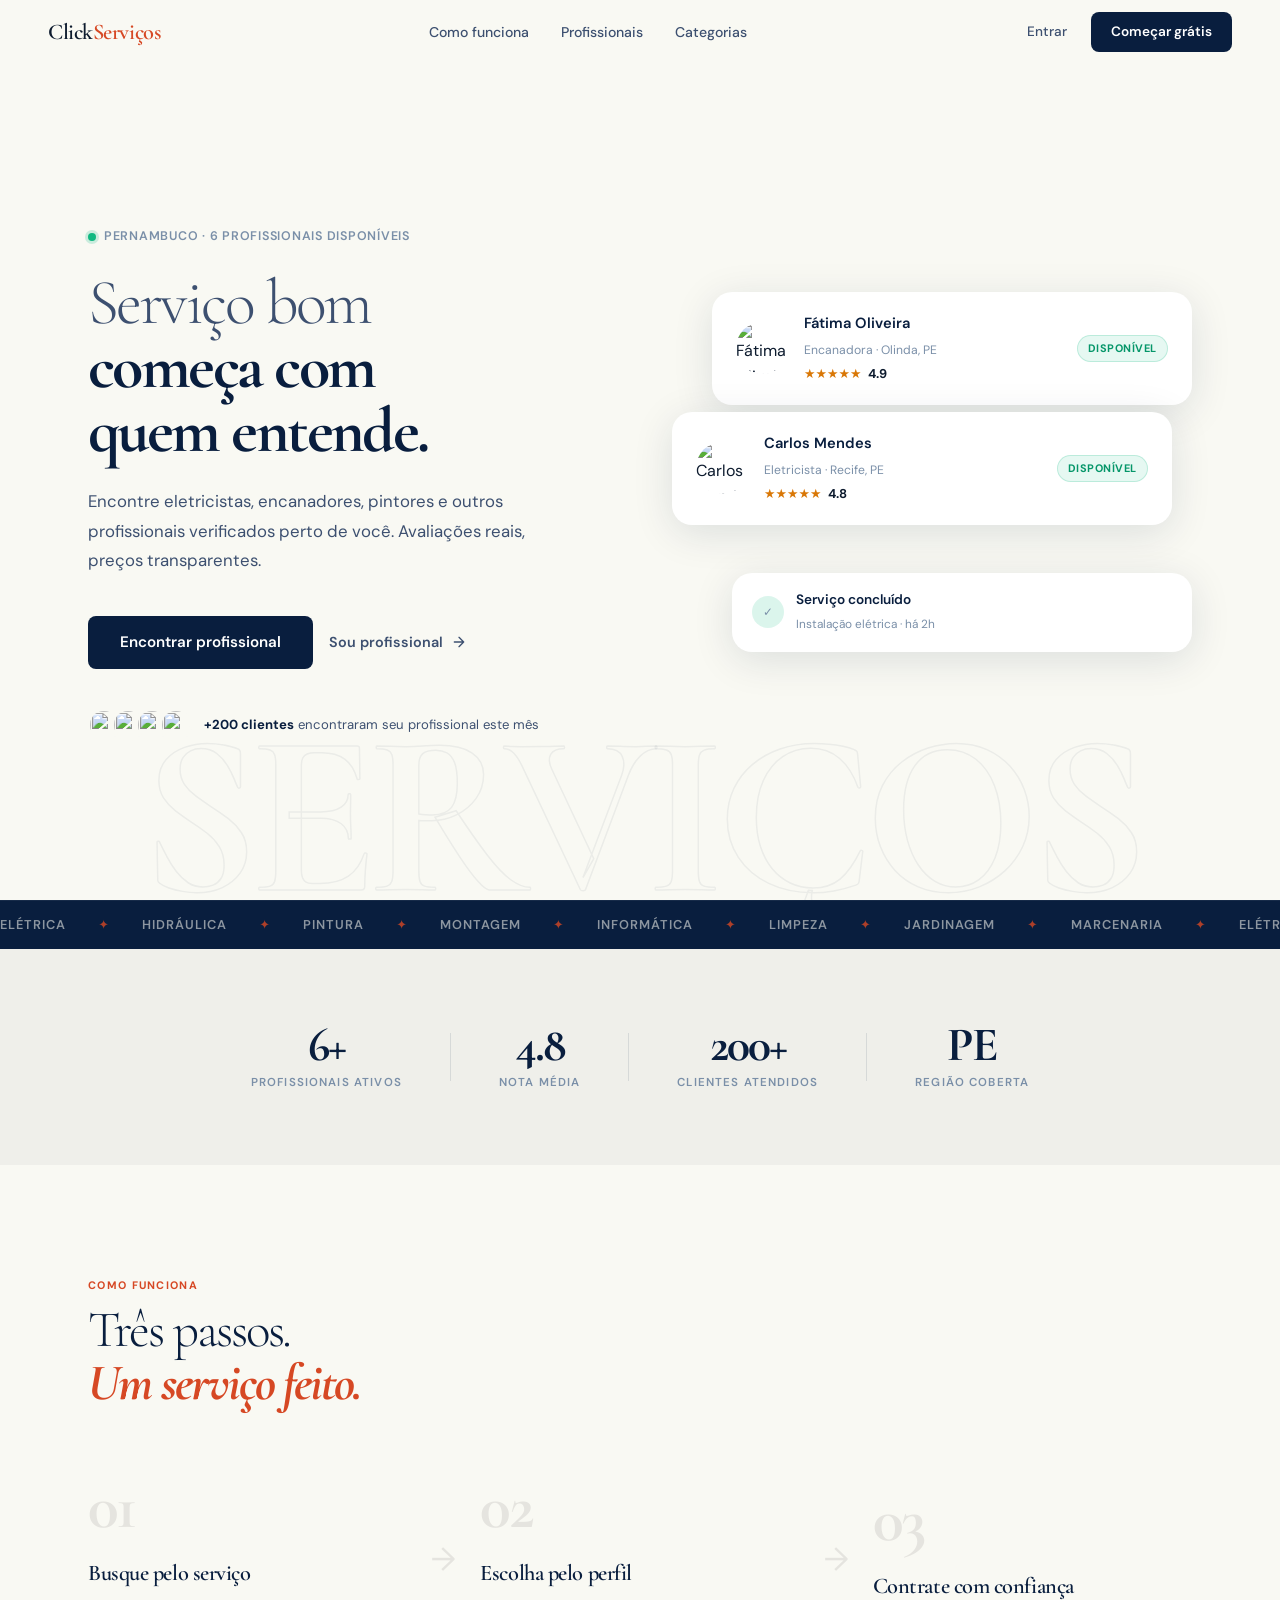
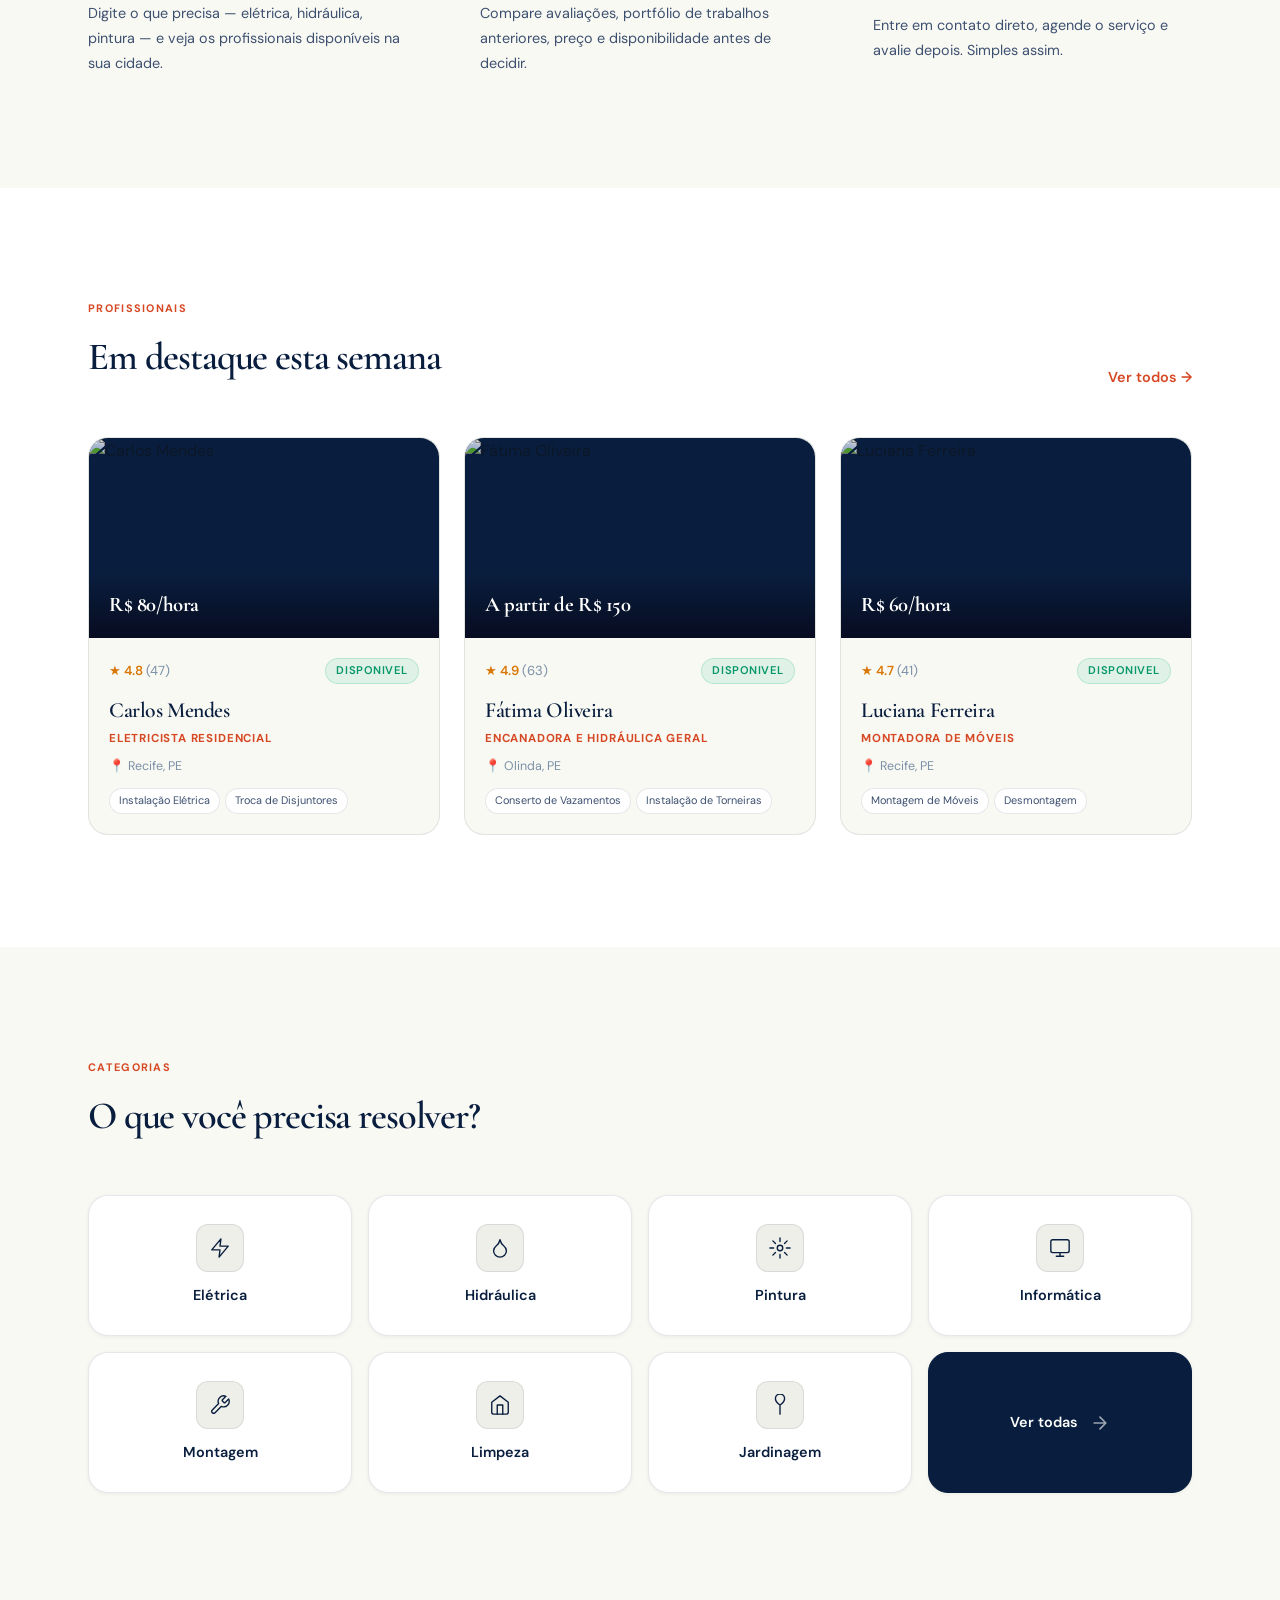
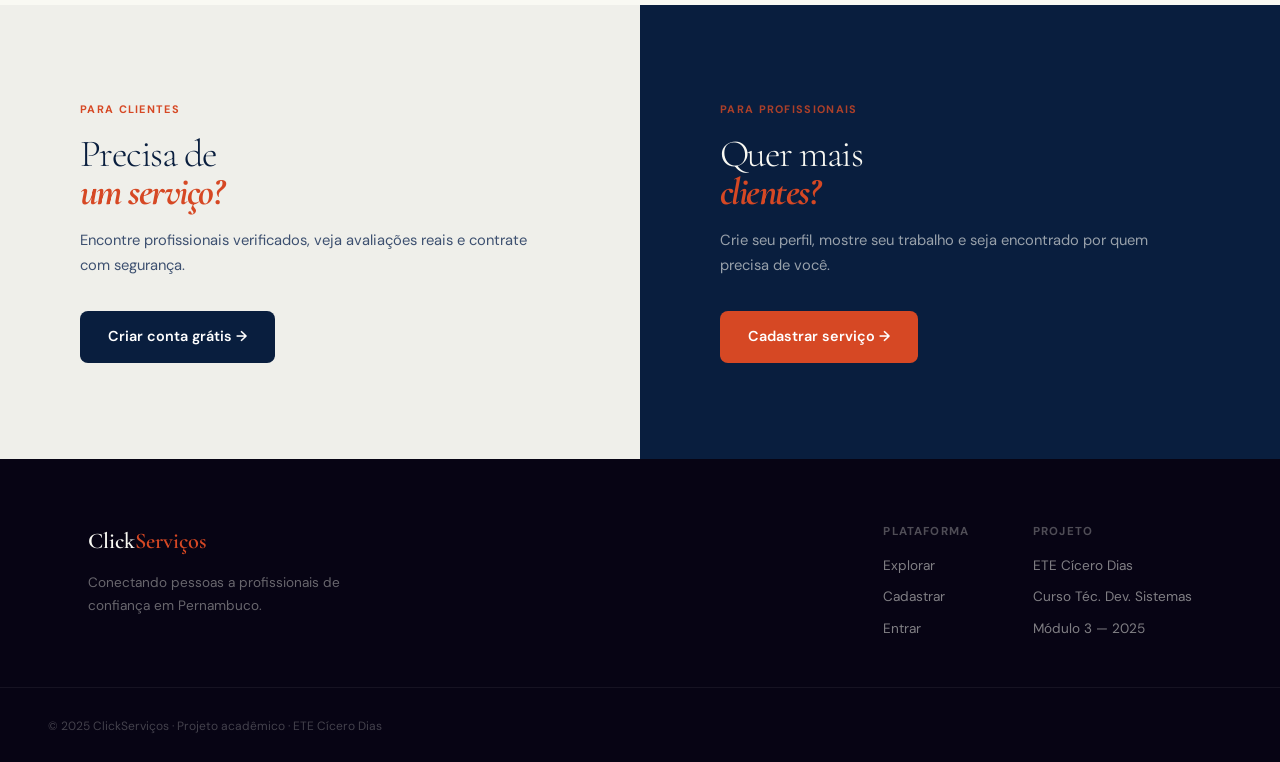
==== Prototipo-main/index.html @ 3df486d5 "Add files via upload" ====
<!DOCTYPE html>
<html lang="pt-BR">
<head>
  <meta charset="UTF-8">
  <meta name="viewport" content="width=device-width, initial-scale=1.0">
  <title>ClickServiços — Quem faz, tá aqui.</title>
  <link rel="stylesheet" href="src/styles/global.css">
  <link rel="stylesheet" href="src/styles/landing.css">
</head>
<body>

<!-- ══ NAVBAR ══ -->
<nav class="lnav" id="lnav">
  <a href="#" class="lnav-brand">Click<em>Serviços</em></a>
  <div class="lnav-links hide-mobile">
    <a href="#como-funciona">Como funciona</a>
    <a href="#profissionais">Profissionais</a>
    <a href="#categorias">Categorias</a>
  </div>
  <div class="lnav-actions">
    <a href="src/pages/login.html" class="btn-ghost">Entrar</a>
    <a href="src/pages/cadastro.html" class="btn-nav-cta">Começar grátis</a>
  </div>
</nav>

<!-- ══ HERO ══ -->
<section class="hero">
  <div class="hero-inner">

    <div class="hero-text">
      <div class="hero-eyebrow">
        <span class="dot-live"></span>
        Pernambuco · 6 profissionais disponíveis
      </div>

      <h1 class="hero-heading">
        <span class="hero-h-light">Serviço bom</span>
        <span class="hero-h-bold">começa com<br>quem entende.</span>
      </h1>

      <p class="hero-sub">
        Encontre eletricistas, encanadores, pintores e outros profissionais
        verificados perto de você. Avaliações reais, preços transparentes.
      </p>

      <div class="hero-actions">
        <a href="src/pages/cadastro.html" class="btn-hero-primary">Encontrar profissional</a>
        <a href="src/pages/cadastro.html?role=profissional" class="btn-hero-ghost">
          Sou profissional
          <svg width="16" height="16" viewBox="0 0 24 24" fill="none" stroke="currentColor" stroke-width="2" stroke-linecap="round" stroke-linejoin="round"><path d="M5 12h14M12 5l7 7-7 7"/></svg>
        </a>
      </div>

      <div class="hero-trust">
        <div class="trust-avatars">
          <img src="https://i.pravatar.cc/32?img=12" alt="">
          <img src="https://i.pravatar.cc/32?img=47" alt="">
          <img src="https://i.pravatar.cc/32?img=33" alt="">
          <img src="https://i.pravatar.cc/32?img=44" alt="">
        </div>
        <p><strong>+200 clientes</strong> encontraram seu profissional este mês</p>
      </div>
    </div>

    <!-- Card flutuante direita -->
    <div class="hero-cards">
      <div class="hcard hcard-1">
        <img src="https://i.pravatar.cc/56?img=47" alt="Fátima Oliveira" class="hcard-avatar">
        <div class="hcard-info">
          <strong>Fátima Oliveira</strong>
          <span>Encanadora · Olinda, PE</span>
          <div class="hcard-stars">★★★★★ <em>4.9</em></div>
        </div>
        <div class="hcard-badge">Disponível</div>
      </div>

      <div class="hcard hcard-2">
        <img src="https://i.pravatar.cc/56?img=12" alt="Carlos Mendes" class="hcard-avatar">
        <div class="hcard-info">
          <strong>Carlos Mendes</strong>
          <span>Eletricista · Recife, PE</span>
          <div class="hcard-stars">★★★★★ <em>4.8</em></div>
        </div>
        <div class="hcard-badge">Disponível</div>
      </div>

      <div class="hcard hcard-3">
        <div class="hcard-notify">
          <span class="notify-icon">✓</span>
          <div>
            <strong>Serviço concluído</strong>
            <span>Instalação elétrica · há 2h</span>
          </div>
        </div>
      </div>
    </div>

  </div>

  <!-- Texto oversize de fundo -->
  <div class="hero-bg-text" aria-hidden="true">SERVIÇOS</div>
</section>

<!-- ══ TICKER ══ -->
<div class="ticker-wrap">
  <div class="ticker-track">
    <span>Elétrica</span><span class="sep">✦</span>
    <span>Hidráulica</span><span class="sep">✦</span>
    <span>Pintura</span><span class="sep">✦</span>
    <span>Montagem</span><span class="sep">✦</span>
    <span>Informática</span><span class="sep">✦</span>
    <span>Limpeza</span><span class="sep">✦</span>
    <span>Jardinagem</span><span class="sep">✦</span>
    <span>Marcenaria</span><span class="sep">✦</span>
    <!-- duplicado p/ loop contínuo -->
    <span>Elétrica</span><span class="sep">✦</span>
    <span>Hidráulica</span><span class="sep">✦</span>
    <span>Pintura</span><span class="sep">✦</span>
    <span>Montagem</span><span class="sep">✦</span>
    <span>Informática</span><span class="sep">✦</span>
    <span>Limpeza</span><span class="sep">✦</span>
    <span>Jardinagem</span><span class="sep">✦</span>
    <span>Marcenaria</span><span class="sep">✦</span>
  </div>
</div>

<!-- ══ STATS ══ -->
<section class="stats-section">
  <div class="stats-inner">
    <div class="stat-block">
      <span class="stat-n">6+</span>
      <span class="stat-l">Profissionais ativos</span>
    </div>
    <div class="stat-divider"></div>
    <div class="stat-block">
      <span class="stat-n">4.8</span>
      <span class="stat-l">Nota média</span>
    </div>
    <div class="stat-divider"></div>
    <div class="stat-block">
      <span class="stat-n">200+</span>
      <span class="stat-l">Clientes atendidos</span>
    </div>
    <div class="stat-divider"></div>
    <div class="stat-block">
      <span class="stat-n">PE</span>
      <span class="stat-l">Região coberta</span>
    </div>
  </div>
</section>

<!-- ══ COMO FUNCIONA ══ -->
<section class="how-section" id="como-funciona">
  <div class="section-inner">
    <div class="section-label">Como funciona</div>
    <h2 class="section-heading">
      Três passos.<br><em>Um serviço feito.</em>
    </h2>

    <div class="how-grid">
      <div class="how-step">
        <div class="step-num-big">01</div>
        <h3>Busque pelo serviço</h3>
        <p>Digite o que precisa — elétrica, hidráulica, pintura — e veja os profissionais disponíveis na sua cidade.</p>
      </div>
      <div class="how-arrow">→</div>
      <div class="how-step">
        <div class="step-num-big">02</div>
        <h3>Escolha pelo perfil</h3>
        <p>Compare avaliações, portfólio de trabalhos anteriores, preço e disponibilidade antes de decidir.</p>
      </div>
      <div class="how-arrow">→</div>
      <div class="how-step">
        <div class="step-num-big">03</div>
        <h3>Contrate com confiança</h3>
        <p>Entre em contato direto, agende o serviço e avalie depois. Simples assim.</p>
      </div>
    </div>
  </div>
</section>

<!-- ══ PROFISSIONAIS EM DESTAQUE ══ -->
<section class="featured-section" id="profissionais">
  <div class="section-inner">
    <div class="featured-header">
      <div>
        <div class="section-label">Profissionais</div>
        <h2 class="section-heading-sm">Em destaque esta semana</h2>
      </div>
      <a href="src/pages/home.html" class="btn-text-link">
        Ver todos →
      </a>
    </div>

    <div class="featured-grid" id="featuredGrid">
      <!-- JS -->
    </div>
  </div>
</section>

<!-- ══ CATEGORIAS ══ -->
<section class="cat-section" id="categorias">
  <div class="section-inner">
    <div class="section-label">Categorias</div>
    <h2 class="section-heading-sm">O que você precisa resolver?</h2>

    <div class="cat-grid">
      <a href="src/pages/home.html" class="cat-card">
        <div class="cat-icon">
          <svg viewBox="0 0 24 24" fill="none" stroke="currentColor" stroke-width="1.5" stroke-linecap="round" stroke-linejoin="round"><path d="M13 2L3 14h9l-1 8 10-12h-9l1-8z"/></svg>
        </div>
        <span>Elétrica</span>
      </a>
      <a href="src/pages/home.html" class="cat-card">
        <div class="cat-icon">
          <svg viewBox="0 0 24 24" fill="none" stroke="currentColor" stroke-width="1.5" stroke-linecap="round" stroke-linejoin="round"><path d="M12 22a7 7 0 0 0 7-7c0-2-1-3.9-3-5.5s-3.5-4-4-6.5c-.5 2.5-2 4.9-4 6.5C6 11.1 5 13 5 15a7 7 0 0 0 7 7z"/></svg>
        </div>
        <span>Hidráulica</span>
      </a>
      <a href="src/pages/home.html" class="cat-card">
        <div class="cat-icon">
          <svg viewBox="0 0 24 24" fill="none" stroke="currentColor" stroke-width="1.5" stroke-linecap="round" stroke-linejoin="round"><circle cx="12" cy="12" r="3"/><path d="M12 1v4M12 19v4M4.22 4.22l2.83 2.83M16.95 16.95l2.83 2.83M1 12h4M19 12h4M4.22 19.78l2.83-2.83M16.95 7.05l2.83-2.83"/></svg>
        </div>
        <span>Pintura</span>
      </a>
      <a href="src/pages/home.html" class="cat-card">
        <div class="cat-icon">
          <svg viewBox="0 0 24 24" fill="none" stroke="currentColor" stroke-width="1.5" stroke-linecap="round" stroke-linejoin="round"><rect x="2" y="3" width="20" height="14" rx="2"/><path d="M8 21h8M12 17v4"/></svg>
        </div>
        <span>Informática</span>
      </a>
      <a href="src/pages/home.html" class="cat-card">
        <div class="cat-icon">
          <svg viewBox="0 0 24 24" fill="none" stroke="currentColor" stroke-width="1.5" stroke-linecap="round" stroke-linejoin="round"><path d="M14.7 6.3a1 1 0 0 0 0 1.4l1.6 1.6a1 1 0 0 0 1.4 0l3.77-3.77a6 6 0 0 1-7.94 7.94l-6.91 6.91a2.12 2.12 0 0 1-3-3l6.91-6.91a6 6 0 0 1 7.94-7.94l-3.76 3.76z"/></svg>
        </div>
        <span>Montagem</span>
      </a>
      <a href="src/pages/home.html" class="cat-card">
        <div class="cat-icon">
          <svg viewBox="0 0 24 24" fill="none" stroke="currentColor" stroke-width="1.5" stroke-linecap="round" stroke-linejoin="round"><path d="M3 9l9-7 9 7v11a2 2 0 0 1-2 2H5a2 2 0 0 1-2-2z"/><polyline points="9 22 9 12 15 12 15 22"/></svg>
        </div>
        <span>Limpeza</span>
      </a>
      <a href="src/pages/home.html" class="cat-card">
        <div class="cat-icon">
          <svg viewBox="0 0 24 24" fill="none" stroke="currentColor" stroke-width="1.5" stroke-linecap="round" stroke-linejoin="round"><path d="M12 22V12M12 12C12 12 7 9 7 5a5 5 0 0 1 10 0c0 4-5 7-5 7z"/></svg>
        </div>
        <span>Jardinagem</span>
      </a>
      <a href="src/pages/home.html" class="cat-card cat-card-cta">
        <span>Ver todas</span>
        <svg width="20" height="20" viewBox="0 0 24 24" fill="none" stroke="currentColor" stroke-width="2" stroke-linecap="round" stroke-linejoin="round"><path d="M5 12h14M12 5l7 7-7 7"/></svg>
      </a>
    </div>
  </div>
</section>

<!-- ══ CTA SPLIT ══ -->
<section class="cta-split">
  <div class="cta-half cta-client">
    <div class="cta-label">Para clientes</div>
    <h3>Precisa de<br><em>um serviço?</em></h3>
    <p>Encontre profissionais verificados, veja avaliações reais e contrate com segurança.</p>
    <a href="src/pages/cadastro.html" class="btn-cta-white">Criar conta grátis →</a>
  </div>
  <div class="cta-half cta-pro">
    <div class="cta-label">Para profissionais</div>
    <h3>Quer mais<br><em>clientes?</em></h3>
    <p>Crie seu perfil, mostre seu trabalho e seja encontrado por quem precisa de você.</p>
    <a href="src/pages/cadastro.html?role=profissional" class="btn-cta-navy">Cadastrar serviço →</a>
  </div>
</section>

<!-- ══ FOOTER ══ -->
<footer class="footer">
  <div class="footer-inner">
    <div class="footer-brand">
      <div class="footer-logo">Click<em>Serviços</em></div>
      <p>Conectando pessoas a profissionais de confiança em Pernambuco.</p>
    </div>
    <div class="footer-links">
      <div class="footer-col">
        <strong>Plataforma</strong>
        <a href="src/pages/home.html">Explorar</a>
        <a href="src/pages/cadastro.html">Cadastrar</a>
        <a href="src/pages/login.html">Entrar</a>
      </div>
      <div class="footer-col">
        <strong>Projeto</strong>
        <a href="#">ETE Cícero Dias</a>
        <a href="#">Curso Téc. Dev. Sistemas</a>
        <a href="#">Módulo 3 — 2025</a>
      </div>
    </div>
  </div>
  <div class="footer-bottom">
    <span>© 2025 ClickServiços · Projeto acadêmico · ETE Cícero Dias</span>
  </div>
</footer>

<script src="src/scripts/db.js"></script>
<script src="src/scripts/auth.js"></script>
<script>
  // Navbar scroll
  window.addEventListener('scroll', () => {
    document.getElementById('lnav').classList.toggle('scrolled', window.scrollY > 40);
  });

  // Redireciona se já logado
  const s = getSession();
  if (s) {
    document.querySelector('.lnav-actions').innerHTML = `
      <span style="font-size:.85rem;color:var(--text-2)">Olá, <strong>${s.nome.split(' ')[0]}</strong></span>
      <a href="src/pages/home.html" class="btn-nav-cta">Ir para a plataforma</a>
    `;
  }

  // Carrega profissionais em destaque
  async function loadFeatured() {
    const profs = await getProfissionais();
    const grid = document.getElementById('featuredGrid');
    const top = profs.filter(p => p.status === 'disponivel').slice(0, 3);

    grid.innerHTML = top.map(p => `
      <a href="src/pages/perfil.html?id=${p.id}" class="fcard">
        <div class="fcard-top">
          <img src="${p.foto}" alt="${p.nome}" class="fcard-img">
          <div class="fcard-overlay">
            <span class="fcard-price">${formatarPreco(p.precificacao)}</span>
          </div>
        </div>
        <div class="fcard-body">
          <div class="fcard-meta">
            <div class="fcard-stars">★ ${p.estrelas.toFixed(1)}<span>(${p.totalAvaliacoes})</span></div>
            <div class="badge badge--disponivel">${p.status}</div>
          </div>
          <h3 class="fcard-name">${p.nome}</h3>
          <p class="fcard-role">${p.titulo}</p>
          <div class="fcard-location">📍 ${p.cidade}, ${p.estado}</div>
          <div class="fcard-tags">
            ${p.servicos.slice(0,2).map(s=>`<span>${s}</span>`).join('')}
          </div>
        </div>
      </a>
    `).join('');
  }

  loadFeatured();
</script>

</body>
</html>
---- Prototipo-main/src/styles/global.css ----
/* ══════════════════════════════════════════════════════════════
   CLICKSERVIÇOS — Design System Global  v2
   Paleta: #091E3E (navy) · #D64824 (laranja) · #F9F9F3 (off-white) · #070414 (preto)
   Tipografia: Cormorant Garamond + DM Sans
   Modo padrão: LIGHT
   ══════════════════════════════════════════════════════════════ */

@import url('https://fonts.googleapis.com/css2?family=Cormorant+Garamond:ital,wght@0,300;0,400;0,600;0,700;1,300;1,400&family=DM+Sans:opsz,wght@9..40,300;9..40,400;9..40,500;9..40,600&display=swap');

*, *::before, *::after { margin: 0; padding: 0; box-sizing: border-box; }

:root {
  /* Paleta bruta */
  --navy:         #091E3E;
  --navy-mid:     #0d2850;
  --navy-light:   #1a3a6b;
  --sand:         #D64824;
  --sand-dark:    #b83d1e;
  --sand-light:   #e05a34;
  --off-white:    #F9F9F3;
  --off-white-2:  #EFEFEA;
  --off-white-3:  #E5E4DF;
  --black-soft:   #070414;

  /* Semânticas LIGHT */
  --bg:           var(--off-white);
  --bg-surface:   #FFFFFF;
  --bg-card:      #FFFFFF;

  --border:       rgba(9, 30, 62, 0.1);
  --border-soft:  #D64824;
  --border-accent:rgba(174, 72, 46, 0.581);
                                       /*!!!!!!!!!!!!Tem que ver tudo!!!!!!!!!!!!!!!!!!!!!*/
  --text-1:       #0d1b2e;
  --text-2:       #3d5070;
  --text-3:       #7a8fa8;
  --text-accent:  #70583d;

  --accent:       var(--sand);
  --accent-dark:  var(--sand-dark);
  --accent-light: var(--sand-light);
  --accent-glow:  rgba(243, 61, 16, 0.08);

  /* Tipografia */
  --font-display: 'Cormorant Garamond', Georgia, serif;
  --font-body:    'DM Sans', system-ui, sans-serif;

  /* Radii */
  --radius-xs: 4px;  --radius-sm: 8px;
  --radius-md: 12px; --radius-lg: 20px; --radius-xl: 32px;

  /* Sombras */
  --shadow-sm: 0 1px 4px rgba(9,30,62,.06);
  --shadow-md: 0 4px 20px rgba(9,30,62,.08);
  --shadow-lg: 0 12px 48px rgba(9,30,62,.12);
  --shadow-accent: 0 8px 32px rgba(214,72,36,.18);

  /* Transições */
  --t:      200ms cubic-bezier(0.4, 0, 0.2, 1);
  --t-slow: 400ms cubic-bezier(0.4, 0, 0.2, 1);
}

html { scroll-behavior: smooth; -webkit-font-smoothing: antialiased; }

body {
  background: var(--bg);
  color: var(--text-1);
  font-family: var(--font-body);
  font-size: 1rem;
  line-height: 1.6;
  min-height: 100vh;
}

img { display: block; max-width: 100%; }
a   { color: inherit; text-decoration: none; }
button { font-family: var(--font-body); cursor: pointer; border: none; background: none; }
input, select, textarea { font-family: var(--font-body); font-size: 1rem; color: var(--text-1); }

/* ── Botões ── */
.btn-primary {
  display: inline-flex; align-items: center; justify-content: center; gap: .5rem;
  background: var(--accent); color: #fff;
  font-size: .9rem; font-weight: 600;
  padding: .75rem 1.5rem; border-radius: var(--radius-sm);
  border: 1px solid transparent; cursor: pointer;
  transition: background var(--t), transform var(--t), box-shadow var(--t);
}
.btn-primary:hover { background: var(--accent-light); transform: translateY(-2px); box-shadow: var(--shadow-accent); }
.btn-primary:active { transform: translateY(0); }

.btn-secondary {
  display: inline-flex; align-items: center; justify-content: center; gap: .5rem;
  background: transparent; color: var(--text-1);
  font-size: .9rem; font-weight: 500;
  padding: .75rem 1.5rem; border-radius: var(--radius-sm);
  border: 1px solid var(--border); cursor: pointer;
  transition: all var(--t);
}
.btn-secondary:hover { border-color: var(--accent); color: var(--accent); background: var(--accent-glow); }

.btn-ghost {
  display: inline-flex; align-items: center; gap: .4rem;
  background: transparent; color: var(--text-2);
  font-size: .85rem; font-weight: 500;
  padding: .5rem .75rem; border-radius: var(--radius-sm);
  cursor: pointer; transition: color var(--t), background var(--t);
}
.btn-ghost:hover { color: var(--text-1); background: var(--border-soft); }

/* ── Badge ── */
.badge {
  display: inline-flex; align-items: center; gap: .3rem;
  padding: 3px 10px; border-radius: 99px;
  font-size: .7rem; font-weight: 600; letter-spacing: .05em; text-transform: uppercase;
}
.badge--disponivel { background: rgba(16,185,129,.1); color: #059669; border: 1px solid rgba(16,185,129,.2); }
.badge--ocupado    { background: rgba(214,72,36,.08);  color: var(--sand); border: 1px solid rgba(214,72,36,.2); }

/* ── Stars ── */
.stars { display: inline-flex; align-items: center; gap: .2rem; font-size: .85rem; color: #d97706; font-weight: 600; }
.stars span { color: var(--text-3); font-size: .8rem; font-weight: 400; }

/* ── Card ── */
.card {
  background: var(--bg-card); border: 1px solid var(--border);
  border-radius: var(--radius-lg); overflow: hidden;
  transition: transform var(--t), border-color var(--t), box-shadow var(--t);
  box-shadow: var(--shadow-sm);
}
.card:hover { transform: translateY(-4px); border-color: var(--border-accent); box-shadow: var(--shadow-md); }

/* ── Chip ── */
.chip {
  display: inline-block; padding: 4px 12px;
  background: var(--off-white-2); border: 1px solid var(--border);
  border-radius: 99px; font-size: .75rem; color: var(--text-2); font-weight: 500;
  cursor: pointer; transition: all var(--t);
}
.chip:hover, .chip.active {
  background: var(--accent-glow); border-color: var(--border-accent); color: var(--accent);
}

/* ── Navbar ── */
.navbar {
  position: sticky; top: 0; z-index: 200;
  background: rgba(249,249,243,.9);
  backdrop-filter: blur(16px); -webkit-backdrop-filter: blur(16px);
  border-bottom: 1px solid var(--border);
  padding: 0 2.5rem; height: 64px;
  display: flex; align-items: center; justify-content: space-between;
}
.navbar-brand { font-family: var(--font-display); font-size: 1.5rem; font-weight: 600; color: var(--text-1); letter-spacing: -.02em; }
.navbar-brand em { color: var(--accent); font-style: normal; }
.navbar-actions { display: flex; align-items: center; gap: 1rem; }

/* ── Avatar ── */
.avatar { width: 36px; height: 36px; border-radius: 50%; object-fit: cover; border: 2px solid var(--border); transition: border-color var(--t); }
.avatar:hover { border-color: var(--accent); }

/* ── Formulários ── */
.field { display: flex; flex-direction: column; gap: .4rem; }
.field label { font-size: .8rem; font-weight: 500; color: var(--text-2); }
.field input, .field select, .field textarea {
  background: var(--off-white); border: 1px solid var(--border);
  border-radius: var(--radius-sm); padding: .75rem 1rem;
  color: var(--text-1); font-size: .95rem; outline: none;
  transition: border-color var(--t), box-shadow var(--t); width: 100%;
}
.field input::placeholder, .field textarea::placeholder { color: var(--text-3); }
.field input:focus, .field select:focus, .field textarea:focus {
  border-color: var(--accent); box-shadow: 0 0 0 3px var(--accent-glow);
}

/* ── Toast ── */
.toast-container { position: fixed; bottom: 2rem; right: 2rem; z-index: 9999; display: flex; flex-direction: column; gap: .5rem; }
.toast {
  background: #fff; border: 1px solid var(--border); border-left: 3px solid var(--accent);
  border-radius: var(--radius-sm); padding: .75rem 1.25rem;
  font-size: .9rem; color: var(--text-1); box-shadow: var(--shadow-lg);
  animation: slideIn .3s cubic-bezier(.34,1.56,.64,1); max-width: 320px;
}
.toast.success { border-left-color: #10b981; }
.toast.error   { border-left-color: #ef4444; }
@keyframes slideIn { from { transform: translateX(100%); opacity: 0; } to { transform: translateX(0); opacity: 1; } }

/* ── Scrollbar ── */
::-webkit-scrollbar { width: 6px; }
::-webkit-scrollbar-track { background: var(--bg); }
::-webkit-scrollbar-thumb { background: var(--off-white-3); border-radius: 3px; }
::-webkit-scrollbar-thumb:hover { background: var(--accent); }

@media (max-width: 768px) { .navbar { padding: 0 1.25rem; } .hide-mobile { display: none !important; } }
---- Prototipo-main/src/styles/landing.css ----
/* ══════════════════════════════════════════
   landing.css — Página inicial
   ══════════════════════════════════════════ */

/* ── Navbar ── */
.lnav {
  position: fixed; top: 0; left: 0; right: 0; z-index: 300;
  height: 64px; padding: 0 3rem;
  display: flex; align-items: center; justify-content: space-between;
  transition: background var(--t), box-shadow var(--t);
}
.lnav.scrolled {
  background: rgba(249,249,243,.94);
  backdrop-filter: blur(16px); -webkit-backdrop-filter: blur(16px);
  box-shadow: 0 1px 0 var(--border);
}
.lnav-brand {
  font-family: var(--font-display); font-size: 1.4rem; font-weight: 600;
  color: var(--text-1); letter-spacing: -.02em;
}
.lnav-brand em { color: var(--accent); font-style: normal; }
.lnav-links { display: flex; gap: 2rem; }
.lnav-links a {
  font-size: .88rem; font-weight: 500; color: var(--text-2);
  transition: color var(--t);
}
.lnav-links a:hover { color: var(--text-1); }
.lnav-actions { display: flex; align-items: center; gap: .75rem; }

.btn-nav-cta {
  background: var(--navy); color: #fff;
  padding: .55rem 1.25rem; border-radius: var(--radius-sm);
  font-size: .85rem; font-weight: 600;
  transition: background var(--t), transform var(--t);
  display: inline-block;
}
.btn-nav-cta:hover { background: var(--navy-mid); transform: translateY(-1px); }

/* ── Hero ── */
.hero {
  min-height: 100vh;
  background: var(--off-white);
  display: flex; align-items: center;
  position: relative; overflow: hidden;
  padding-top: 64px;
}
.hero-inner {
  max-width: 1200px; margin: 0 auto; padding: 5rem 3rem;
  display: grid; grid-template-columns: 1fr 1fr;
  gap: 4rem; align-items: center; position: relative; z-index: 2; width: 100%;
}

/* Texto oversize de fundo */
.hero-bg-text {
  position: absolute; bottom: -2rem; left: 50%; transform: translateX(-50%);
  font-family: var(--font-display); font-size: clamp(8rem, 18vw, 20rem);
  font-weight: 700; color: transparent;
  -webkit-text-stroke: 1.5px rgba(9,30,62,.06);
  white-space: nowrap; pointer-events: none; z-index: 1;
  letter-spacing: -.04em; line-height: 1;
}

.hero-eyebrow {
  display: inline-flex; align-items: center; gap: .5rem;
  font-size: .78rem; font-weight: 600; letter-spacing: .06em;
  text-transform: uppercase; color: var(--text-3);
  margin-bottom: 1.5rem;
}
.dot-live {
  width: 8px; height: 8px; border-radius: 50%; background: #10b981;
  box-shadow: 0 0 0 3px rgba(16,185,129,.2);
  animation: pulse 2s infinite;
}
@keyframes pulse {
  0%,100% { box-shadow: 0 0 0 3px rgba(16,185,129,.2); }
  50%      { box-shadow: 0 0 0 6px rgba(16,185,129,.1); }
}

.hero-heading {
  margin-bottom: 1.5rem; line-height: 1;
}
.hero-h-light {
  display: block; font-family: var(--font-display);
  font-size: clamp(3rem, 5vw, 5.5rem);
  font-weight: 300; letter-spacing: -.04em; color: var(--text-2);
}
.hero-h-bold {
  display: block; font-family: var(--font-display);
  font-size: clamp(3rem, 5vw, 5.5rem);
  font-weight: 700; letter-spacing: -.04em; color: var(--navy);
}

.hero-sub {
  font-size: 1.05rem; color: var(--text-2); line-height: 1.75;
  max-width: 440px; margin-bottom: 2.5rem;
}

.hero-actions { display: flex; gap: 1rem; align-items: center; margin-bottom: 2.5rem; flex-wrap: wrap; }

.btn-hero-primary {
  background: var(--navy); color: #fff;
  padding: .9rem 2rem; border-radius: var(--radius-sm);
  font-size: .95rem; font-weight: 600;
  transition: background var(--t), transform var(--t), box-shadow var(--t);
}
.btn-hero-primary:hover {
  background: var(--accent); transform: translateY(-2px);
  box-shadow: var(--shadow-accent);
}

.btn-hero-ghost {
  display: inline-flex; align-items: center; gap: .5rem;
  font-size: .9rem; font-weight: 600; color: var(--text-2);
  transition: color var(--t), gap var(--t);
}
.btn-hero-ghost:hover { color: var(--navy); gap: .8rem; }

.hero-trust { display: flex; align-items: center; gap: .75rem; }
.trust-avatars { display: flex; }
.trust-avatars img {
  width: 32px; height: 32px; border-radius: 50%;
  border: 2px solid var(--off-white); margin-left: -8px; object-fit: cover;
}
.trust-avatars img:first-child { margin-left: 0; }
.hero-trust p { font-size: .82rem; color: var(--text-2); }
.hero-trust strong { color: var(--navy); }

/* Cards flutuantes do hero */
.hero-cards {
  position: relative; height: 420px;
}
.hcard {
  background: #fff; border-radius: var(--radius-lg);
  box-shadow: 0 8px 40px rgba(9,30,62,.12);
  position: absolute;
}
.hcard-1 {
  top: 20px; right: 0; left: 40px;
  display: flex; align-items: center; gap: 1rem;
  padding: 1.25rem 1.5rem;
  animation: floatA 4s ease-in-out infinite;
}
.hcard-2 {
  top: 140px; right: 20px; left: 0;
  display: flex; align-items: center; gap: 1rem;
  padding: 1.25rem 1.5rem;
  animation: floatB 4s ease-in-out infinite 1s;
}
.hcard-3 {
  bottom: 40px; right: 0; left: 60px;
  padding: 1rem 1.25rem;
  animation: floatA 4s ease-in-out infinite 2s;
}
@keyframes floatA {
  0%,100% { transform: translateY(0); }
  50%      { transform: translateY(-10px); }
}
@keyframes floatB {
  0%,100% { transform: translateY(0); }
  50%      { transform: translateY(10px); }
}
.hcard-avatar {
  width: 52px; height: 52px; border-radius: 50%; object-fit: cover;
  flex-shrink: 0;
}
.hcard-info { flex: 1; }
.hcard-info strong { display: block; font-size: .92rem; font-weight: 600; color: var(--navy); }
.hcard-info span { font-size: .76rem; color: var(--text-3); }
.hcard-stars { margin-top: .2rem; font-size: .8rem; color: #d97706; }
.hcard-stars em { font-style: normal; font-weight: 700; color: var(--text-1); margin-left: .2rem; }
.hcard-badge {
  padding: 4px 10px; background: rgba(16,185,129,.1); color: #059669;
  border: 1px solid rgba(16,185,129,.2); border-radius: 99px;
  font-size: .68rem; font-weight: 700; text-transform: uppercase; letter-spacing: .05em;
  flex-shrink: 0;
}
.hcard-notify { display: flex; align-items: center; gap: .75rem; }
.notify-icon {
  width: 32px; height: 32px; border-radius: 50%;
  background: rgba(16,185,129,.15); color: #059669;
  display: flex; align-items: center; justify-content: center;
  font-size: .85rem; font-weight: 700; flex-shrink: 0;
}
.hcard-notify strong { display: block; font-size: .85rem; font-weight: 600; color: var(--navy); }
.hcard-notify span { font-size: .74rem; color: var(--text-3); }

/* ── Ticker ── */
.ticker-wrap {
  background: var(--navy); overflow: hidden;
  padding: .85rem 0; border-top: 1px solid rgba(255,255,255,.06);
}
.ticker-track {
  display: flex; gap: 2rem; width: max-content;
  animation: ticker 22s linear infinite;
}
.ticker-track span {
  font-size: .8rem; font-weight: 600; letter-spacing: .08em;
  text-transform: uppercase; color: rgba(249,249,243,.55); white-space: nowrap;
}
.ticker-track .sep { color: var(--sand); opacity: .8; }
@keyframes ticker {
  from { transform: translateX(0); }
  to   { transform: translateX(-50%); }
}

/* ── Stats ── */
.stats-section { background: var(--off-white-2); padding: 3.5rem 3rem; }
.stats-inner {
  max-width: 900px; margin: 0 auto;
  display: flex; align-items: center; justify-content: center;
  gap: 0; flex-wrap: wrap;
}
.stat-block { text-align: center; padding: 1rem 3rem; }
.stat-n {
  display: block; font-family: var(--font-display);
  font-size: 3rem; font-weight: 700; color: var(--navy);
  letter-spacing: -.04em; line-height: 1;
}
.stat-l {
  display: block; font-size: .72rem; font-weight: 600;
  text-transform: uppercase; letter-spacing: .1em; color: var(--text-3);
  margin-top: .35rem;
}
.stat-divider { width: 1px; height: 48px; background: var(--border); }

/* ── Sections genéricas ── */
.section-inner { max-width: 1200px; margin: 0 auto; padding: 0 3rem; }
.section-label {
  font-size: .68rem; font-weight: 700; letter-spacing: .12em;
  text-transform: uppercase; color: var(--accent);
  margin-bottom: .6rem; display: block;
}
.section-heading {
  font-family: var(--font-display);
  font-size: clamp(2.5rem, 4vw, 4rem);
  font-weight: 300; letter-spacing: -.04em; line-height: 1.05; color: var(--navy);
}
.section-heading em { font-style: italic; font-weight: 700; color: var(--accent); }
.section-heading-sm {
  font-family: var(--font-display);
  font-size: clamp(1.8rem, 3vw, 2.5rem);
  font-weight: 600; letter-spacing: -.03em; color: var(--navy);
}

/* ── Como funciona ── */
.how-section { padding: 7rem 0; background: var(--off-white); }
.how-section .section-heading { margin-bottom: 4rem; }
.how-grid { display: flex; align-items: center; gap: 1rem; }
.how-step { flex: 1; }
.step-num-big {
  font-family: var(--font-display); font-size: 4rem; font-weight: 700;
  color: var(--off-white-3); letter-spacing: -.04em; line-height: 1;
  margin-bottom: 1rem;
}
.how-step h3 {
  font-family: var(--font-display); font-size: 1.4rem; font-weight: 600;
  color: var(--navy); margin-bottom: .6rem; letter-spacing: -.02em;
}
.how-step p { font-size: .9rem; color: var(--text-2); line-height: 1.75; }
.how-arrow {
  font-size: 2rem; color: var(--off-white-3); flex-shrink: 0;
  padding: 0 .5rem; margin-top: -2rem;
}

/* ── Featured ── */
.featured-section { padding: 7rem 0; background: #fff; }
.featured-header {
  display: flex; justify-content: space-between; align-items: flex-end;
  margin-bottom: 3rem; flex-wrap: wrap; gap: 1rem;
}
.btn-text-link {
  font-size: .9rem; font-weight: 600; color: var(--accent);
  transition: gap var(--t), color var(--t); display: inline-flex; gap: .3rem;
}
.btn-text-link:hover { color: var(--accent-dark); }

.featured-grid {
  display: grid; grid-template-columns: repeat(3, 1fr); gap: 1.5rem;
}
.fcard {
  background: var(--off-white); border: 1px solid var(--border);
  border-radius: var(--radius-lg); overflow: hidden; display: block;
  transition: transform var(--t), box-shadow var(--t), border-color var(--t);
  text-decoration: none; color: inherit;
}
.fcard:hover {
  transform: translateY(-8px);
  box-shadow: 0 20px 60px rgba(9,30,62,.12);
  border-color: var(--border-accent);
}
.fcard-top {
  height: 200px; position: relative; overflow: hidden;
  background: var(--navy);
}
.fcard-img {
  width: 100%; height: 100%; object-fit: cover; object-position: top;
  filter: brightness(.85);
  transition: transform var(--t-slow), filter var(--t);
}
.fcard:hover .fcard-img { transform: scale(1.04); filter: brightness(.9); }
.fcard-overlay {
  position: absolute; bottom: 0; left: 0; right: 0;
  padding: 1rem 1.25rem;
  background: linear-gradient(transparent, rgba(7,4,20,.7));
}
.fcard-price {
  font-family: var(--font-display); font-size: 1.3rem; font-weight: 700;
  color: #fff; letter-spacing: -.02em;
}
.fcard-body { padding: 1.25rem; }
.fcard-meta { display: flex; justify-content: space-between; align-items: center; margin-bottom: .6rem; }
.fcard-stars { font-size: .82rem; color: #d97706; font-weight: 600; }
.fcard-stars span { color: var(--text-3); font-weight: 400; margin-left: .2rem; }
.fcard-name {
  font-family: var(--font-display); font-size: 1.35rem; font-weight: 600;
  color: var(--navy); letter-spacing: -.02em; margin-bottom: .15rem;
}
.fcard-role { font-size: .72rem; font-weight: 700; text-transform: uppercase; letter-spacing: .07em; color: var(--accent); margin-bottom: .5rem; }
.fcard-location { font-size: .78rem; color: var(--text-3); margin-bottom: .75rem; }
.fcard-tags { display: flex; gap: .3rem; flex-wrap: wrap; }
.fcard-tags span {
  padding: 3px 9px; background: #fff; border: 1px solid var(--border);
  border-radius: 99px; font-size: .68rem; color: var(--text-2);
}

/* ── Categorias ── */
.cat-section { padding: 7rem 0; background: var(--off-white); }
.cat-section .section-heading-sm { margin-bottom: 3rem; }
.cat-grid {
  display: grid; grid-template-columns: repeat(4, 1fr); gap: 1rem;
}
.cat-card {
  background: #fff; border: 1px solid var(--border); border-radius: var(--radius-lg);
  padding: 1.75rem 1.25rem; text-align: center; text-decoration: none; color: var(--text-1);
  display: flex; flex-direction: column; align-items: center; gap: .75rem;
  transition: all var(--t); box-shadow: var(--shadow-sm);
}
.cat-card:hover {
  transform: translateY(-4px); border-color: rgba(9,30,62,.2);
  box-shadow: 0 12px 40px rgba(9,30,62,.1);
}
.cat-card span { font-size: .9rem; font-weight: 600; color: var(--navy); }
.cat-icon {
  width: 48px; height: 48px; border-radius: var(--radius-md);
  background: var(--off-white-2); border: 1px solid var(--border);
  display: flex; align-items: center; justify-content: center;
  transition: all var(--t);
}
.cat-icon svg { width: 22px; height: 22px; stroke: var(--navy); }
.cat-card:hover .cat-icon { background: var(--navy); border-color: var(--navy); }
.cat-card:hover .cat-icon svg { stroke: #fff; }
.cat-card-cta {
  background: var(--navy); border-color: var(--navy);
  flex-direction: row; justify-content: center;
}
.cat-card-cta span { color: #fff; }
.cat-card-cta svg { stroke: rgba(255,255,255,.6); flex-shrink: 0; }
.cat-card-cta:hover { background: var(--navy-mid); }
.cat-card-cta:hover .cat-icon { background: transparent; border-color: transparent; }

/* ── CTA Split ── */
.cta-split {
  display: grid; grid-template-columns: 1fr 1fr;
}
.cta-half {
  padding: 6rem 5rem;
}
.cta-client {
  background: var(--off-white-2);
}
.cta-pro {
  background: var(--navy);
}
.cta-label {
  font-size: .68rem; font-weight: 700; letter-spacing: .12em;
  text-transform: uppercase; margin-bottom: 1rem;
}
.cta-client .cta-label { color: var(--accent); }
.cta-pro .cta-label { color: rgba(214,72,36,.8); }
.cta-half h3 {
  font-family: var(--font-display); font-size: clamp(2rem, 3vw, 3.5rem);
  font-weight: 300; letter-spacing: -.04em; line-height: 1; margin-bottom: 1rem;
}
.cta-client h3 { color: var(--navy); }
.cta-pro h3 { color: var(--off-white); }
.cta-half h3 em { font-style: italic; font-weight: 700; }
.cta-client h3 em { color: var(--accent); }
.cta-pro h3 em { color: var(--sand); }
.cta-half p { font-size: .92rem; line-height: 1.75; margin-bottom: 2rem; }
.cta-client p { color: var(--text-2); }
.cta-pro p { color: rgba(249,249,243,.6); }

.btn-cta-white {
  display: inline-block; background: var(--navy); color: #fff;
  padding: .9rem 1.75rem; border-radius: var(--radius-sm);
  font-size: .9rem; font-weight: 600;
  transition: background var(--t), transform var(--t);
}
.btn-cta-white:hover { background: var(--accent); transform: translateY(-2px); }

.btn-cta-navy {
  display: inline-block; background: var(--sand); color: #fff;
  padding: .9rem 1.75rem; border-radius: var(--radius-sm);
  font-size: .9rem; font-weight: 600;
  transition: background var(--t), transform var(--t);
}
.btn-cta-navy:hover { background: var(--sand-light); transform: translateY(-2px); }

/* ── Footer ── */
.footer {
  background: var(--black-soft); padding: 4rem 0 0;
}
.footer-inner {
  max-width: 1200px; margin: 0 auto; padding: 0 3rem 3rem;
  display: flex; justify-content: space-between; gap: 3rem; flex-wrap: wrap;
}
.footer-brand { max-width: 280px; }
.footer-logo {
  font-family: var(--font-display); font-size: 1.4rem; font-weight: 600;
  color: var(--off-white); margin-bottom: .75rem;
}
.footer-logo em { color: var(--sand); font-style: normal; }
.footer-brand p { font-size: .85rem; color: rgba(249,249,243,.4); line-height: 1.7; }
.footer-links { display: flex; gap: 4rem; }
.footer-col { display: flex; flex-direction: column; gap: .6rem; }
.footer-col strong { font-size: .72rem; font-weight: 700; text-transform: uppercase; letter-spacing: .1em; color: rgba(249,249,243,.3); margin-bottom: .25rem; }
.footer-col a { font-size: .85rem; color: rgba(249,249,243,.5); transition: color var(--t); }
.footer-col a:hover { color: var(--off-white); }
.footer-bottom {
  border-top: 1px solid rgba(255,255,255,.06);
  padding: 1.5rem 3rem;
  max-width: 100%; margin: 0;
}
.footer-bottom span { font-size: .75rem; color: rgba(249,249,243,.25); }

/* ── Responsivo ── */
@media (max-width: 1024px) {
  .cat-grid { grid-template-columns: repeat(3, 1fr); }
  .featured-grid { grid-template-columns: repeat(2, 1fr); }
}
@media (max-width: 860px) {
  .lnav { padding: 0 1.5rem; }
  .hero-inner { grid-template-columns: 1fr; gap: 2rem; padding: 4rem 1.5rem; }
  .hero-cards { display: none; }
  .hero-h-light, .hero-h-bold { font-size: clamp(2.5rem, 8vw, 4rem); }
  .hero-bg-text { font-size: clamp(5rem, 20vw, 10rem); }
  .section-inner { padding: 0 1.5rem; }
  .how-section, .featured-section, .cat-section { padding: 5rem 0; }
  .how-grid { flex-direction: column; }
  .how-arrow { transform: rotate(90deg); margin: 0; }
  .featured-grid { grid-template-columns: 1fr; }
  .cat-grid { grid-template-columns: repeat(2, 1fr); }
  .cta-split { grid-template-columns: 1fr; }
  .cta-half { padding: 4rem 1.5rem; }
  .stats-section { padding: 3rem 1.5rem; }
  .stat-block { padding: 1rem 1.5rem; }
  .stat-divider { display: none; }
  .footer-inner { padding: 0 1.5rem 2.5rem; }
  .footer-links { gap: 2rem; }
  .footer-bottom { padding: 1.25rem 1.5rem; }
}
@media (max-width: 480px) {
  .cat-grid { grid-template-columns: repeat(2, 1fr); }
  .stats-inner { justify-content: flex-start; }
  .hero-actions { flex-direction: column; align-items: flex-start; }
}
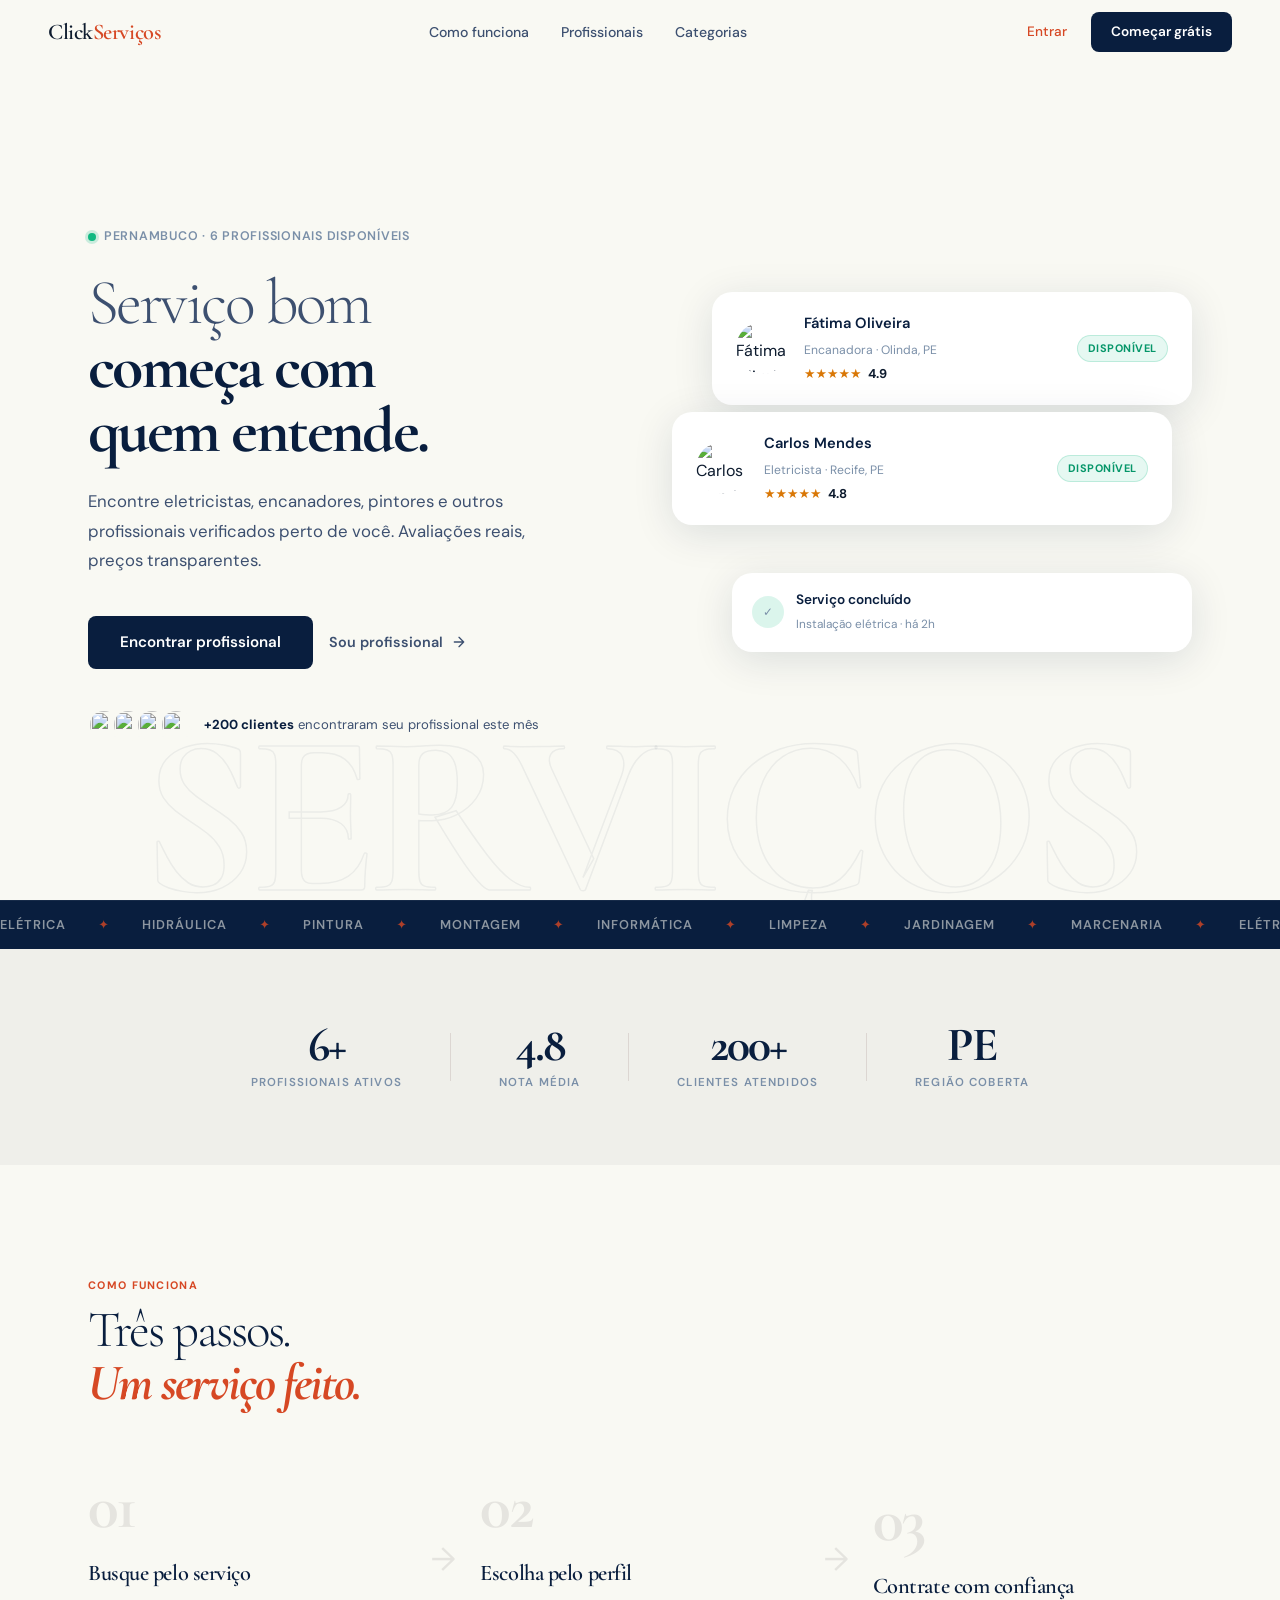
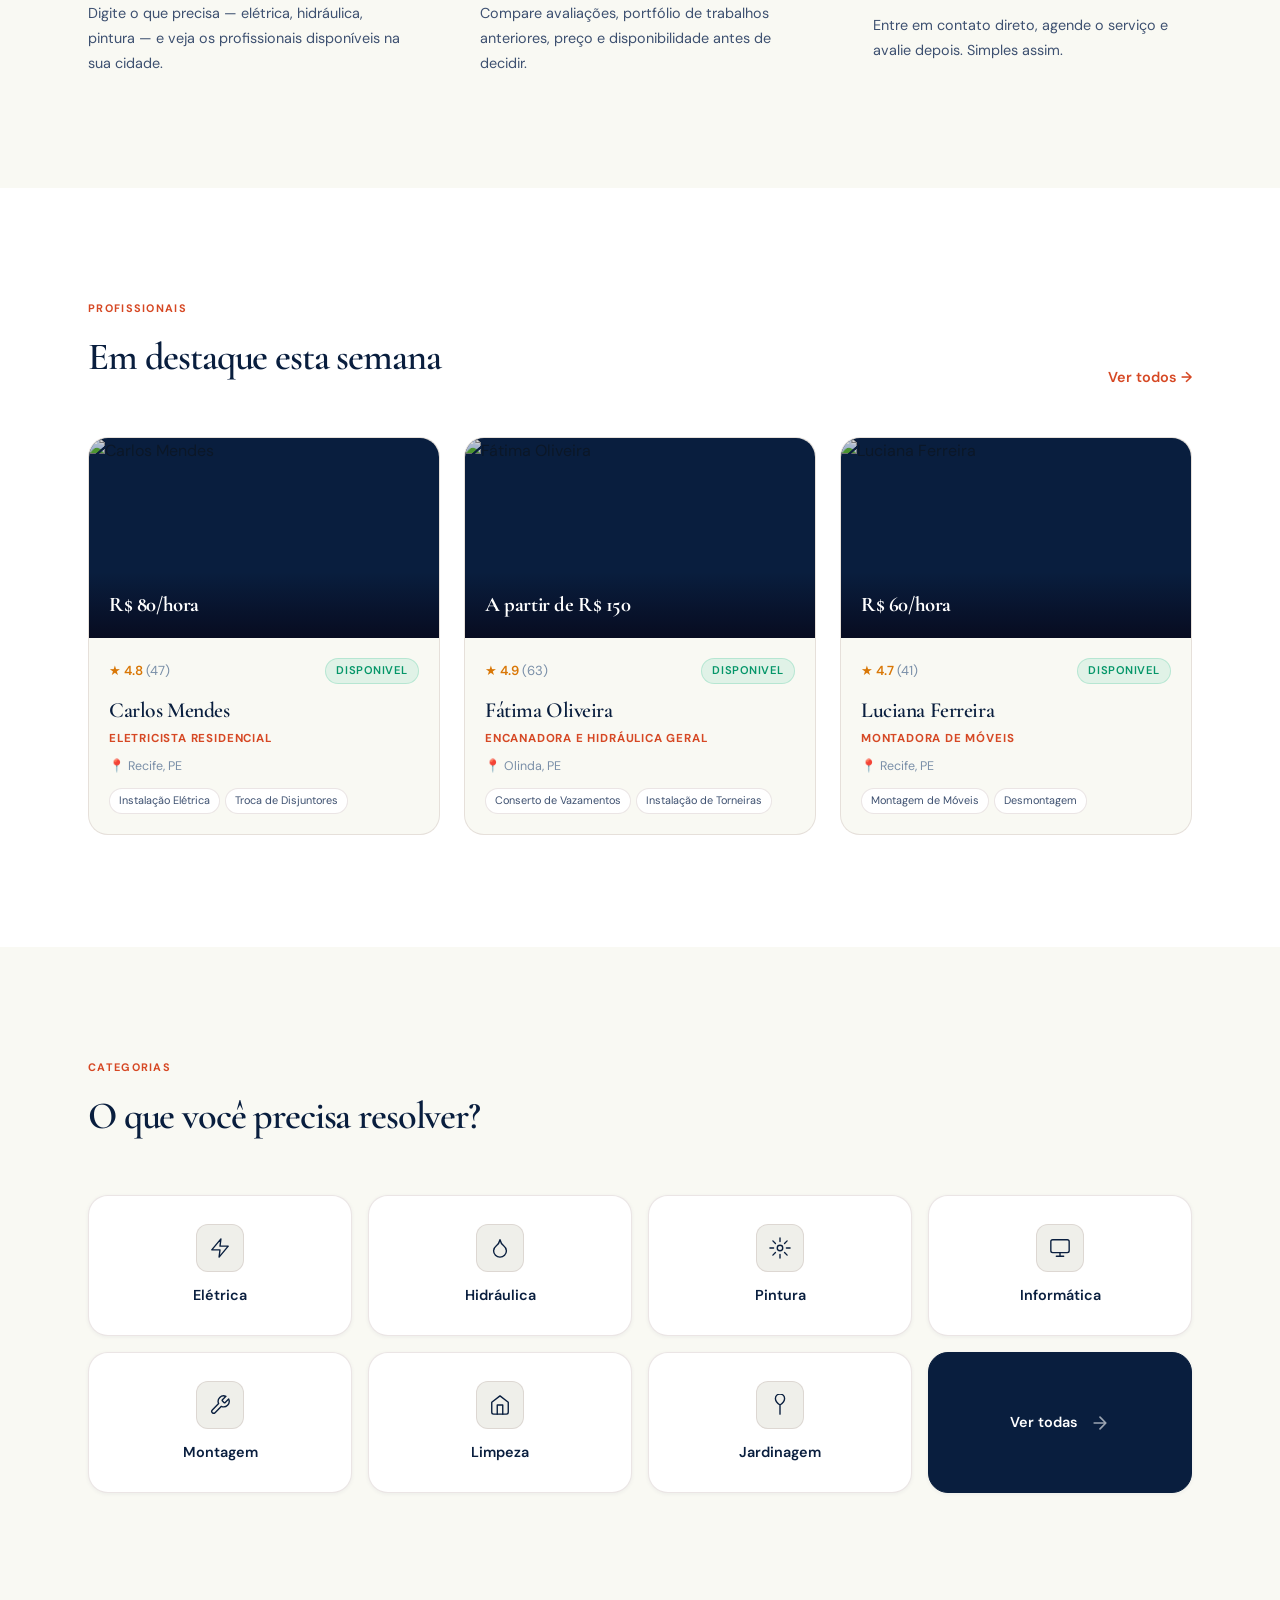
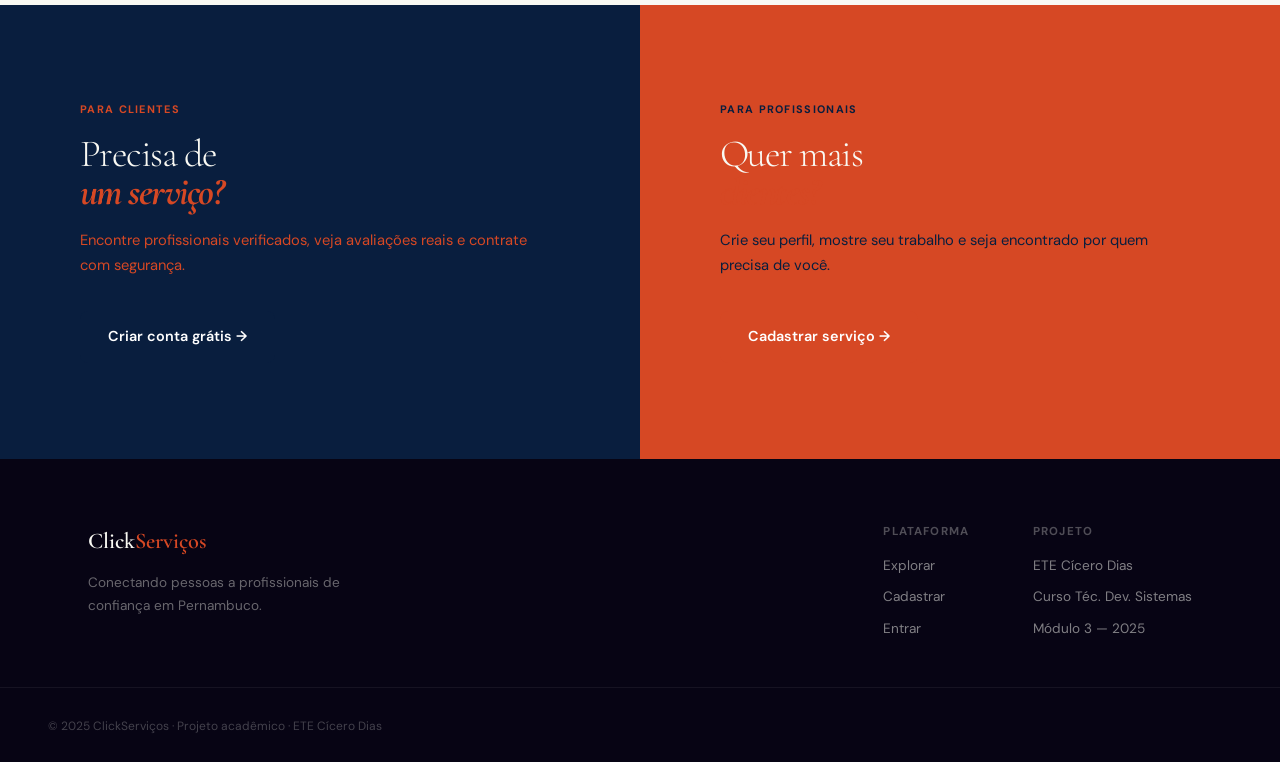
==== commit 2416babe: "alteraçções do canva adicionada" ====
--- a/Prototipo-main/index.html
+++ b/Prototipo-main/index.html
@@ -18,7 +18,7 @@
     <a href="#categorias">Categorias</a>
   </div>
   <div class="lnav-actions">
-    <a href="src/pages/login.html" class="btn-ghost">Entrar</a>
+    <a href="src/pages/login.html" class="btn-ghost btn-sand">Entrar</a>
     <a href="src/pages/cadastro.html" class="btn-nav-cta">Começar grátis</a>
   </div>
 </nav>
--- a/Prototipo-main/src/styles/global.css
+++ b/Prototipo-main/src/styles/global.css
@@ -27,10 +27,10 @@
   --bg-surface:   #FFFFFF;
   --bg-card:      #FFFFFF;
 
-  --border:       rgba(9, 30, 62, 0.1);
+  --border:       rgba(62, 9, 9, 0.1);
   --border-soft:  #D64824;
   --border-accent:rgba(174, 72, 46, 0.581);
-                                       /*!!!!!!!!!!!!Tem que ver tudo!!!!!!!!!!!!!!!!!!!!!*/
+
   --text-1:       #0d1b2e;
   --text-2:       #3d5070;
   --text-3:       #7a8fa8;
@@ -90,22 +90,31 @@
 
 .btn-secondary {
   display: inline-flex; align-items: center; justify-content: center; gap: .5rem;
-  background: transparent; color: var(--text-1);
+  background: transparent; color: var(--sand);
   font-size: .9rem; font-weight: 500;
   padding: .75rem 1.5rem; border-radius: var(--radius-sm);
-  border: 1px solid var(--border); cursor: pointer;
+  cursor: pointer;
   transition: all var(--t);
 }
-.btn-secondary:hover { border-color: var(--accent); color: var(--accent); background: var(--accent-glow); }
+.btn-secondary:hover {color: white; background: var(--sand-light); }
 
 .btn-ghost {
   display: inline-flex; align-items: center; gap: .4rem;
-  background: transparent; color: var(--text-2);
+  background: transparent; color: white;
   font-size: .85rem; font-weight: 500;
   padding: .5rem .75rem; border-radius: var(--radius-sm);
   cursor: pointer; transition: color var(--t), background var(--t);
 }
-.btn-ghost:hover { color: var(--text-1); background: var(--border-soft); }
+.btn-ghost:hover { color: white; background: var(--sand-light); }
+
+.btn-sand {
+  display: inline-flex; align-items: center; gap: .4rem;
+  background: transparent; color: var(--sand);
+  font-size: .85rem; font-weight: 500;
+  padding: .5rem .75rem; border-radius: var(--radius-sm);
+  cursor: pointer; transition: color var(--t), background var(--t);
+}
+.btn-sand:hover { color: white; background: var(--sand-light); }
 
 /* ── Badge ── */
 .badge {
--- a/Prototipo-main/src/styles/landing.css
+++ b/Prototipo-main/src/styles/landing.css
@@ -366,29 +366,29 @@
   padding: 6rem 5rem;
 }
 .cta-client {
-  background: var(--off-white-2);
+  background: var(--navy);
 }
 .cta-pro {
-  background: var(--navy);
+  background: var(--sand);
 }
 .cta-label {
   font-size: .68rem; font-weight: 700; letter-spacing: .12em;
   text-transform: uppercase; margin-bottom: 1rem;
 }
 .cta-client .cta-label { color: var(--accent); }
-.cta-pro .cta-label { color: rgba(214,72,36,.8); }
+.cta-pro .cta-label { color: var(--navy) }
 .cta-half h3 {
   font-family: var(--font-display); font-size: clamp(2rem, 3vw, 3.5rem);
   font-weight: 300; letter-spacing: -.04em; line-height: 1; margin-bottom: 1rem;
 }
-.cta-client h3 { color: var(--navy); }
+.cta-client h3 { color: var(--off-white); }
 .cta-pro h3 { color: var(--off-white); }
 .cta-half h3 em { font-style: italic; font-weight: 700; }
 .cta-client h3 em { color: var(--accent); }
 .cta-pro h3 em { color: var(--sand); }
 .cta-half p { font-size: .92rem; line-height: 1.75; margin-bottom: 2rem; }
-.cta-client p { color: var(--text-2); }
-.cta-pro p { color: rgba(249,249,243,.6); }
+.cta-client p { color: var(--sand); }
+.cta-pro p { color: var(--navy); }
 
 .btn-cta-white {
   display: inline-block; background: var(--navy); color: #fff;
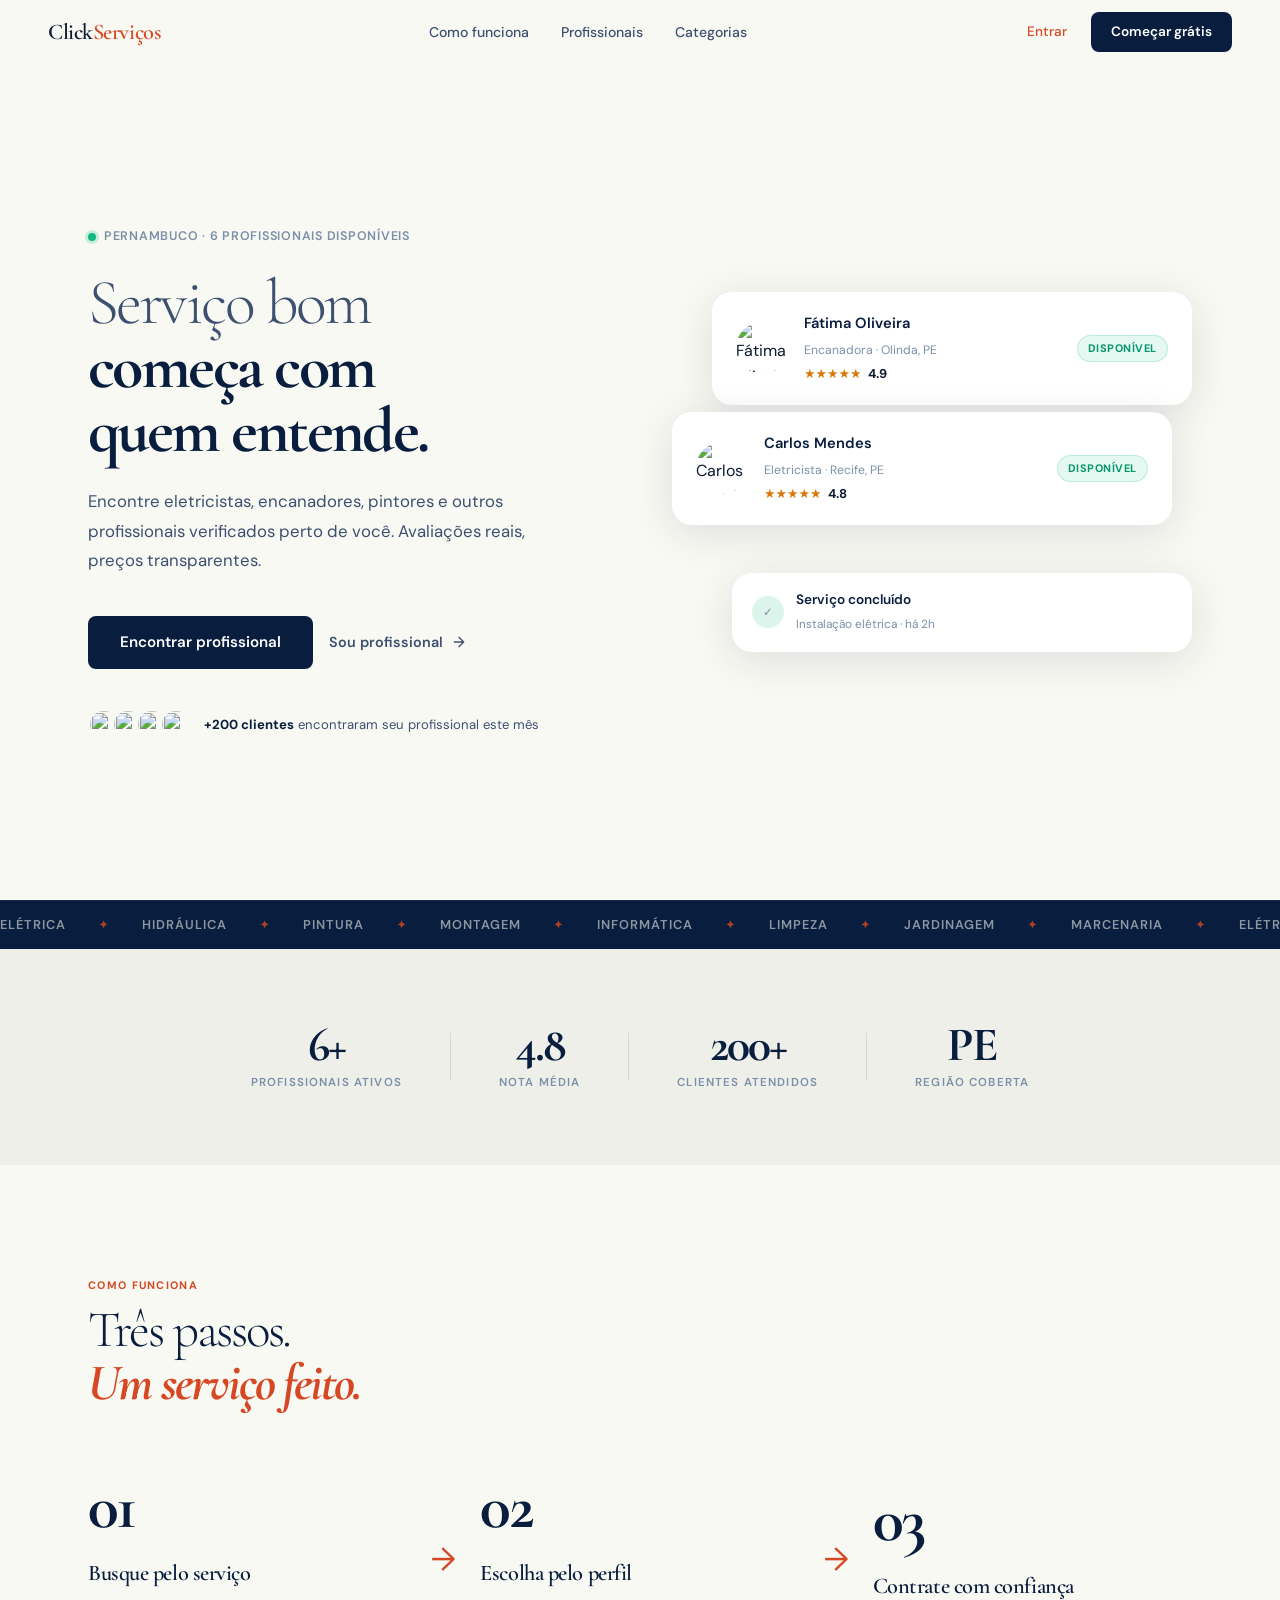
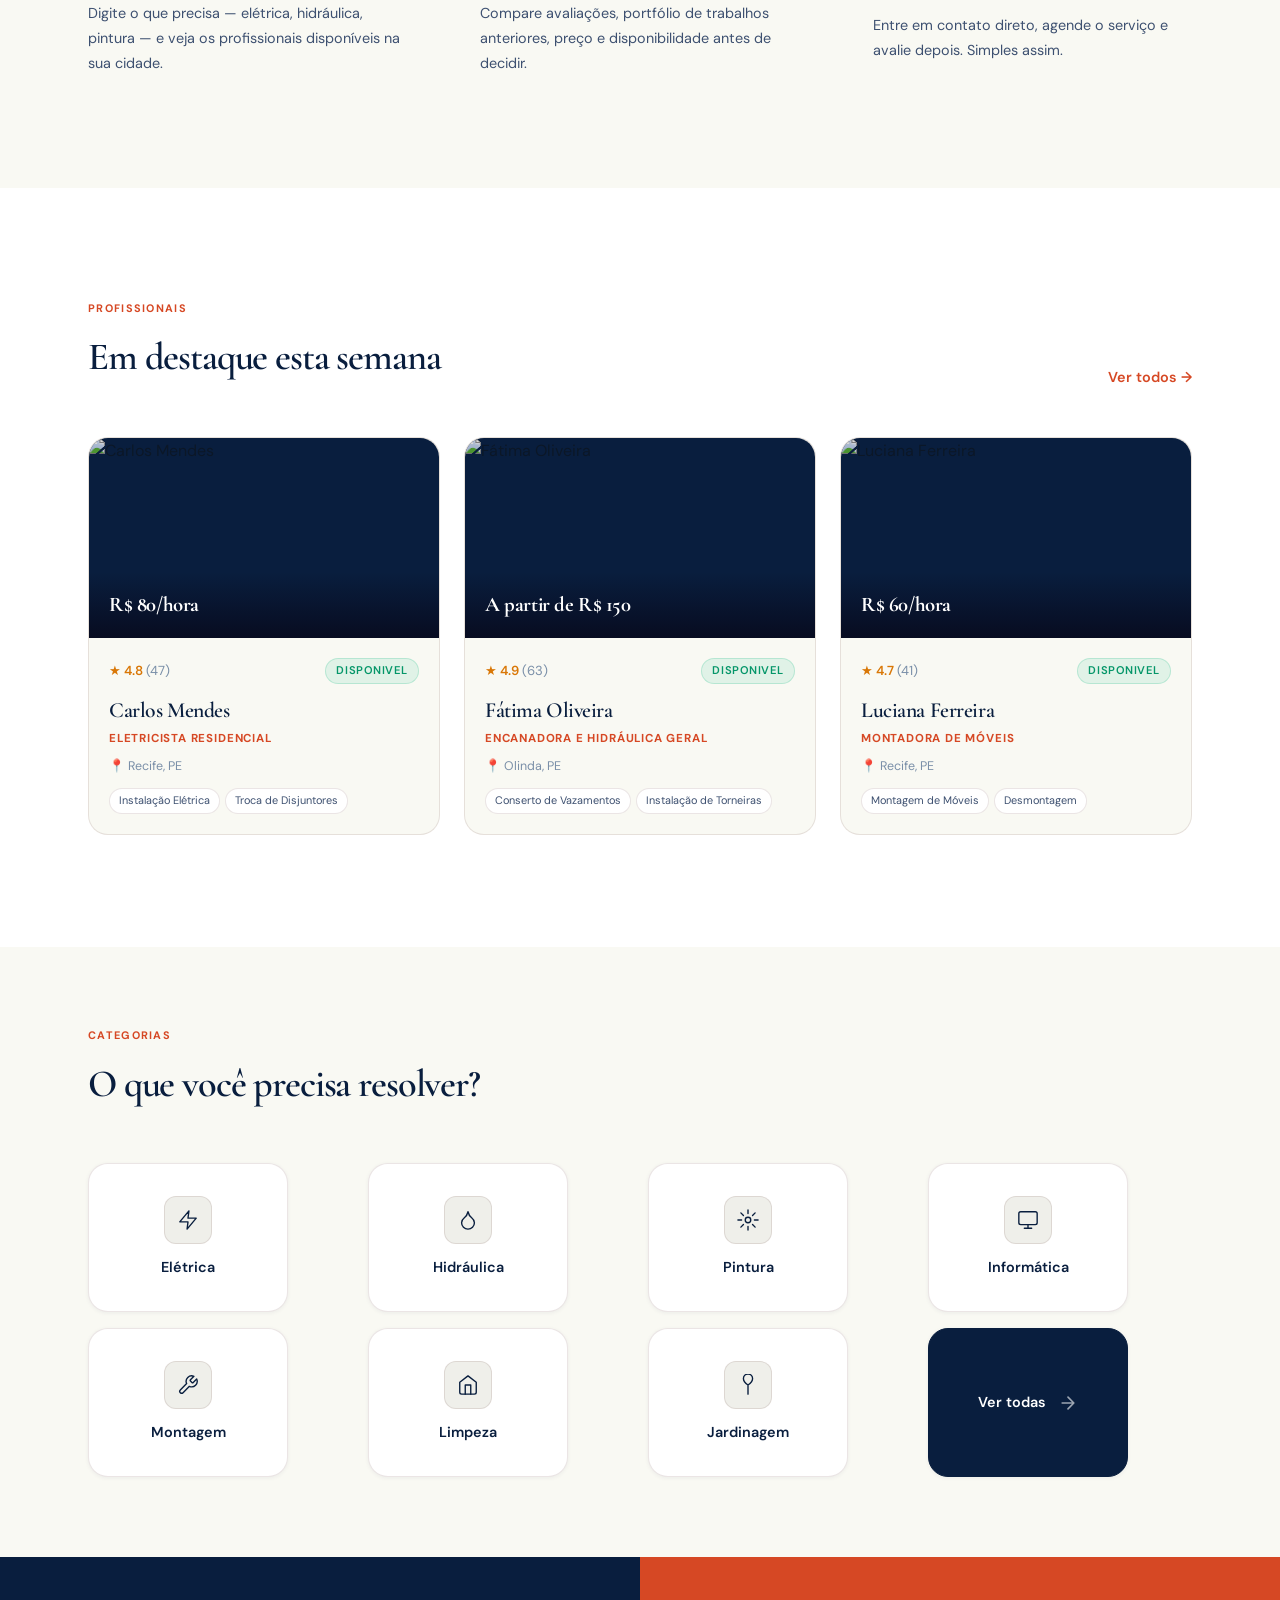
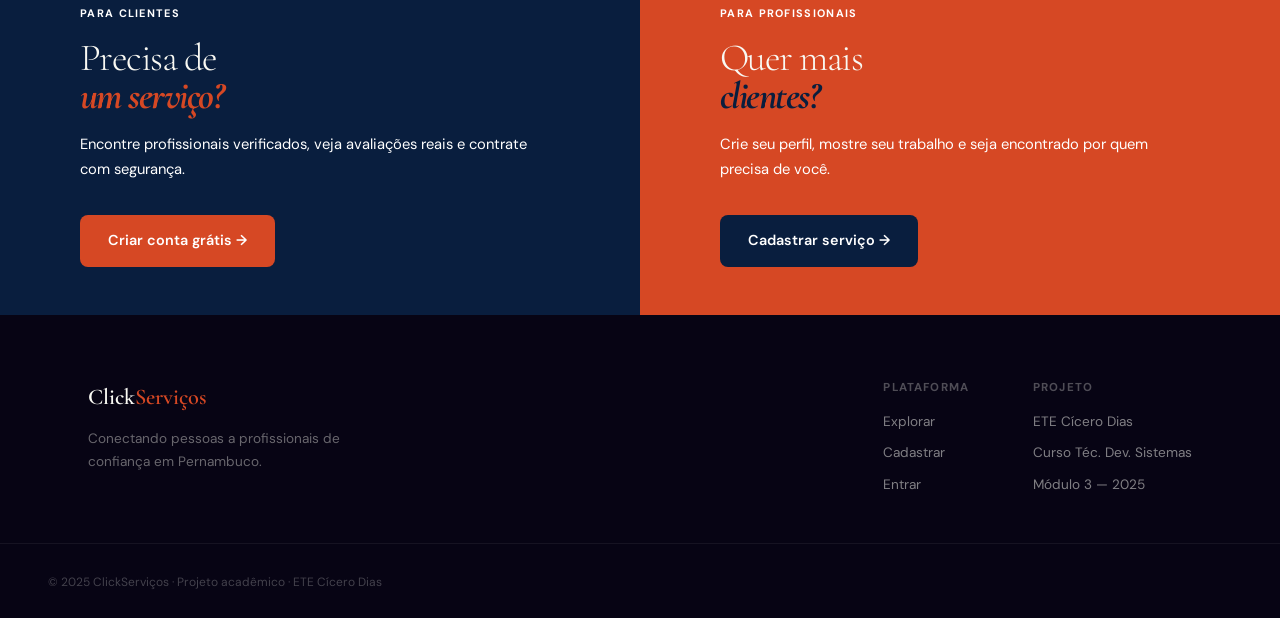
==== commit b5200e36: "atualizacoes" ====
--- a/Prototipo-main/index.html
+++ b/Prototipo-main/index.html
@@ -96,9 +96,7 @@
     </div>
 
   </div>
-
-  <!-- Texto oversize de fundo -->
-  <div class="hero-bg-text" aria-hidden="true">SERVIÇOS</div>
+  
 </section>
 
 <!-- ══ TICKER ══ -->
--- a/Prototipo-main/src/styles/global.css
+++ b/Prototipo-main/src/styles/global.css
@@ -98,6 +98,21 @@
 }
 .btn-secondary:hover {color: white; background: var(--sand-light); }
 
+.btn-solicitar {
+  display: inline-flex; align-items: center; justify-content: center; gap: .5rem;
+  background: var(--border-soft); color: white;
+  font-size: .9rem; font-weight: 500;
+  padding: .75rem 1.5rem; border-radius: var(--radius-sm);
+  cursor: pointer;
+  transition: all var(--t);
+}
+
+.btn-solicitar:hover {color: white; transform: translateY(-2px); background: var(--sand-light); }
+.btn-solicitar:active { transform: translateY(0); }
+
+
+.btn-secondary:hover {color: white; background: var(--sand-light); }
+
 .btn-ghost {
   display: inline-flex; align-items: center; gap: .4rem;
   background: transparent; color: white;
--- a/Prototipo-main/src/styles/landing.css
+++ b/Prototipo-main/src/styles/landing.css
@@ -48,16 +48,6 @@
   max-width: 1200px; margin: 0 auto; padding: 5rem 3rem;
   display: grid; grid-template-columns: 1fr 1fr;
   gap: 4rem; align-items: center; position: relative; z-index: 2; width: 100%;
-}
-
-/* Texto oversize de fundo */
-.hero-bg-text {
-  position: absolute; bottom: -2rem; left: 50%; transform: translateX(-50%);
-  font-family: var(--font-display); font-size: clamp(8rem, 18vw, 20rem);
-  font-weight: 700; color: transparent;
-  -webkit-text-stroke: 1.5px rgba(9,30,62,.06);
-  white-space: nowrap; pointer-events: none; z-index: 1;
-  letter-spacing: -.04em; line-height: 1;
 }
 
 .hero-eyebrow {
@@ -249,7 +239,7 @@
 .how-step { flex: 1; }
 .step-num-big {
   font-family: var(--font-display); font-size: 4rem; font-weight: 700;
-  color: var(--off-white-3); letter-spacing: -.04em; line-height: 1;
+  color: var(--navy); letter-spacing: -.04em; line-height: 1;
   margin-bottom: 1rem;
 }
 .how-step h3 {
@@ -258,7 +248,7 @@
 }
 .how-step p { font-size: .9rem; color: var(--text-2); line-height: 1.75; }
 .how-arrow {
-  font-size: 2rem; color: var(--off-white-3); flex-shrink: 0;
+  font-size: 2rem; color: var(--sand); flex-shrink: 0;
   padding: 0 .5rem; margin-top: -2rem;
 }
 
@@ -324,14 +314,15 @@
 }
 
 /* ── Categorias ── */
-.cat-section { padding: 7rem 0; background: var(--off-white); }
+.cat-section { padding: 5rem 0; background: var(--off-white); }
 .cat-section .section-heading-sm { margin-bottom: 3rem; }
 .cat-grid {
   display: grid; grid-template-columns: repeat(4, 1fr); gap: 1rem;
 }
 .cat-card {
   background: #fff; border: 1px solid var(--border); border-radius: var(--radius-lg);
-  padding: 1.75rem 1.25rem; text-align: center; text-decoration: none; color: var(--text-1);
+  width: 200px;height: 100%;
+  padding: 2rem; text-align: center; text-decoration: none; color: var(--text-1);
   display: flex; flex-direction: column; align-items: center; gap: .75rem;
   transition: all var(--t); box-shadow: var(--shadow-sm);
 }
@@ -363,7 +354,7 @@
   display: grid; grid-template-columns: 1fr 1fr;
 }
 .cta-half {
-  padding: 6rem 5rem;
+  padding: 3rem 5rem;
 }
 .cta-client {
   background: var(--navy);
@@ -375,8 +366,8 @@
   font-size: .68rem; font-weight: 700; letter-spacing: .12em;
   text-transform: uppercase; margin-bottom: 1rem;
 }
-.cta-client .cta-label { color: var(--accent); }
-.cta-pro .cta-label { color: var(--navy) }
+.cta-client .cta-label { color: white; }
+.cta-pro .cta-label { color: white }
 .cta-half h3 {
   font-family: var(--font-display); font-size: clamp(2rem, 3vw, 3.5rem);
   font-weight: 300; letter-spacing: -.04em; line-height: 1; margin-bottom: 1rem;
@@ -385,26 +376,26 @@
 .cta-pro h3 { color: var(--off-white); }
 .cta-half h3 em { font-style: italic; font-weight: 700; }
 .cta-client h3 em { color: var(--accent); }
-.cta-pro h3 em { color: var(--sand); }
+.cta-pro h3 em { color: var(--navy); }
 .cta-half p { font-size: .92rem; line-height: 1.75; margin-bottom: 2rem; }
-.cta-client p { color: var(--sand); }
-.cta-pro p { color: var(--navy); }
+.cta-client p { color: white; }
+.cta-pro p { color: white; }
 
 .btn-cta-white {
+  display: inline-block; background: var(--sand); color: #fff;
+  padding: .9rem 1.75rem; border-radius: var(--radius-sm);
+  font-size: .9rem; font-weight: 600;
+  transition: background var(--t), transform var(--t);
+}
+.btn-cta-white:hover { background: var(--accent); transform: translateY(-2px); }
+
+.btn-cta-navy {
   display: inline-block; background: var(--navy); color: #fff;
   padding: .9rem 1.75rem; border-radius: var(--radius-sm);
   font-size: .9rem; font-weight: 600;
   transition: background var(--t), transform var(--t);
 }
-.btn-cta-white:hover { background: var(--accent); transform: translateY(-2px); }
-
-.btn-cta-navy {
-  display: inline-block; background: var(--sand); color: #fff;
-  padding: .9rem 1.75rem; border-radius: var(--radius-sm);
-  font-size: .9rem; font-weight: 600;
-  transition: background var(--t), transform var(--t);
-}
-.btn-cta-navy:hover { background: var(--sand-light); transform: translateY(-2px); }
+.btn-cta-navy:hover { background: var(--navy); transform: translateY(-2px); }
 
 /* ── Footer ── */
 .footer {
